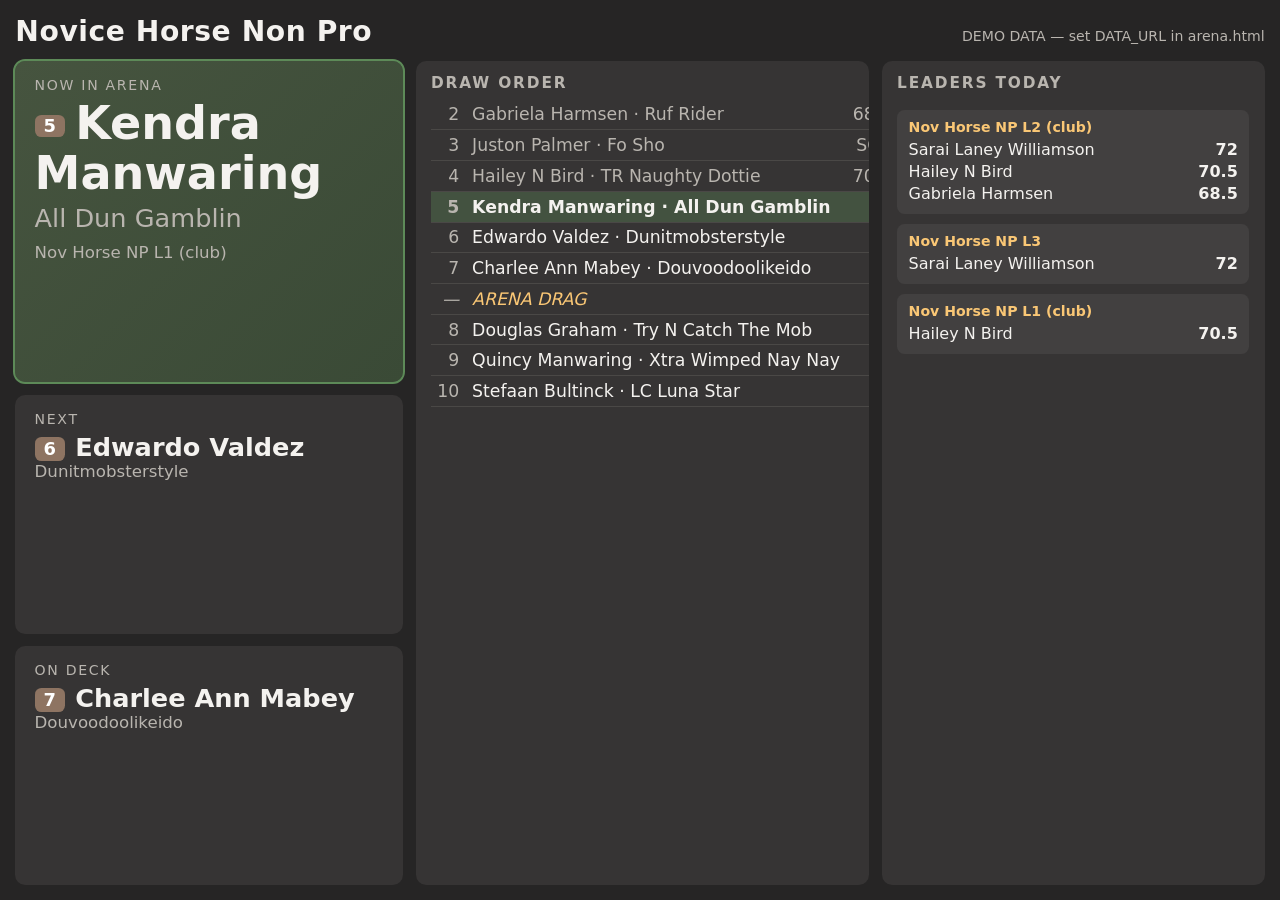
==== arena.html @ 7622472d "Incoming folder, Import tool for draw CSVs, class queueing v1" ====
<!DOCTYPE html>
<html lang="en">
<head>
<meta charset="UTF-8">
<meta name="viewport" content="width=device-width, initial-scale=1.0">
<title>IRHA Arena Display</title>
<style>
/* ============================================================
   Arena display — designed for a 1920x1080 TV / OBS browser
   source. Self-contained on purpose: one file, no dependencies,
   so OBS and the arena TV need exactly one URL.
   Fonts scale with the viewport (vw units) so it stays readable
   from the warm-up pen.
   ============================================================ */
* { box-sizing: border-box; margin: 0; padding: 0; }
:root {
  --bg: #262525;
  --panel: #363434;
  --panel-2: #424040;
  --text: #f4f2ef;
  --text-dim: #b9b5af;
  --accent: #8e7462;
  --gold: #FAC775;
  --now: #5d8a58;   /* current rider = green */
}
body {
  font-family: system-ui, -apple-system, "Segoe UI", Roboto, sans-serif;
  background: var(--bg);
  color: var(--text);
  height: 100vh;
  overflow: hidden;
  display: flex;
  flex-direction: column;
  padding: 1.2vw;
  gap: 1vw;
}

/* Top bar: group name + status */
.topbar { display: flex; justify-content: space-between; align-items: baseline; }
.group-name { font-size: 2.2vw; font-weight: 600; letter-spacing: .02em; }
.status { font-size: 1.1vw; color: var(--text-dim); }
.status.err { color: #e8a0a0; }

.main { display: flex; gap: 1vw; flex: 1; min-height: 0; }

/* Left column: NOW / NEXT / ON DECK cards */
.updown { display: flex; flex-direction: column; gap: 1vw; flex: 1.1; min-width: 0; }
.card { background: var(--panel); border-radius: .8vw; padding: 1.2vw 1.5vw; }
.card .label { font-size: 1.1vw; color: var(--text-dim); text-transform: uppercase; letter-spacing: .12em; margin-bottom: .4vw; }
.card.now { background: linear-gradient(135deg, #46543f, #3a4a36); outline: .18vw solid var(--now); flex: 1.4; }
.card.now .rider { font-size: 3.6vw; font-weight: 700; line-height: 1.1; }
.card.now .horse { font-size: 2vw; color: var(--text-dim); margin-top: .3vw; }
.card.now .meta { font-size: 1.3vw; color: var(--text-dim); margin-top: .8vw; }
.card.drag { background: linear-gradient(135deg, #54503f, #4a4636); outline: .18vw solid var(--gold); }
.card.drag .rider { font-size: 3vw; font-weight: 700; color: var(--gold); }
.card.small { flex: 1; }
.card.small .rider { font-size: 2vw; font-weight: 600; }
.card.small .horse { font-size: 1.3vw; color: var(--text-dim); }
.draw-num { display: inline-block; background: var(--accent); color: #fff; border-radius: .5vw; padding: .1vw .7vw; font-size: 1.4vw; font-weight: 700; margin-right: .8vw; vertical-align: middle; }

/* Middle column: draw list window */
.list { flex: 1.2; background: var(--panel); border-radius: .8vw; padding: 1vw 1.2vw; overflow: hidden; min-width: 0; }
.list h2, .leaders h2 { font-size: 1.2vw; color: var(--text-dim); text-transform: uppercase; letter-spacing: .12em; margin-bottom: .6vw; }
.list table { width: 100%; border-collapse: collapse; font-size: 1.35vw; }
.list td { padding: .38vw .5vw; border-bottom: 1px solid #4a4846; white-space: nowrap; overflow: hidden; text-overflow: ellipsis; }
.list tr.done { color: var(--text-dim); }
.list tr.cur { background: rgba(93, 138, 88, .35); font-weight: 700; }
.list tr.dragrow { color: var(--gold); font-style: italic; }
.list td.d { width: 3.2vw; text-align: right; color: var(--text-dim); }
.list td.s { width: 5vw; text-align: right; font-variant-numeric: tabular-nums; }

/* Right column: today's class leaders */
.leaders { flex: 1; background: var(--panel); border-radius: .8vw; padding: 1vw 1.2vw; overflow: hidden; display: flex; flex-direction: column; gap: .8vw; min-width: 0; }
.lead-box { background: var(--panel-2); border-radius: .6vw; padding: .7vw .9vw; }
.lead-box .cls { font-size: 1.1vw; color: var(--gold); font-weight: 600; margin-bottom: .3vw; }
.lead-box .row { display: flex; justify-content: space-between; font-size: 1.25vw; padding: .12vw 0; }
.lead-box .row .nm { overflow: hidden; text-overflow: ellipsis; white-space: nowrap; margin-right: 1vw; }
.lead-box .row .sc { font-variant-numeric: tabular-nums; font-weight: 600; }
.empty-note { color: var(--text-dim); font-size: 1.2vw; }
</style>
</head>
<body>
  <div class="topbar">
    <div class="group-name" id="groupName">IRHA Arena Display</div>
    <div class="status" id="status">loading…</div>
  </div>
  <div class="main">
    <div class="updown" id="cards"></div>
    <div class="list">
      <h2>Draw Order</h2>
      <table><tbody id="drawList"></tbody></table>
    </div>
    <div class="leaders" id="leaders"><h2>Leaders Today</h2></div>
  </div>

<script>
/* ================= CONFIGURATION ==================================
   DATA_URL: where the Draws tab lives.
   - Best: the Apps Script web app URL (…/exec) — updates in seconds.
   - Works: a published-to-web CSV URL — updates in minutes (cached).
   - Empty: DEMO MODE with sample data, for testing OBS/TV layout.
   ================================================================== */
const DATA_URL = '';
const POLL_SECONDS = 15;

/** Pretty names for the positional class codes ("column:code" from the
    importer). Unmapped tokens display as-is, so nothing breaks while
    the code vocabulary is still being learned. */
const CLASS_LABELS = {
  '1:NHN1': 'Nov Horse NP L1 (club)',
  '2:NHn2': 'Nov Horse NP L2 (club)',
  '3:L3': 'Nov Horse NP L3',
  '4:L1': 'Nov Horse NP L1',
  '5:L2': 'Nov Horse NP L2',
  '6:L3': 'Nov Horse NP L3 (nat)',
};

/* Demo data so the layout can be tested with no sheet connected */
const DEMO = [
  ['Group','Draw','Rider','Horse','Classes','Score','Note'],
  ['Novice Horse Non Pro','1','Sarai Laney Williamson','Shiner Voodoo Time','2:NHn2 3:L3','72',''],
  ['Novice Horse Non Pro','2','Gabriela Harmsen','Ruf Rider','2:NHn2','68.5',''],
  ['Novice Horse Non Pro','3','Juston Palmer','Fo Sho','1:NHN1','SC',''],
  ['Novice Horse Non Pro','4','Hailey N Bird','TR Naughty Dottie','1:NHN1 2:NHn2','70.5',''],
  ['Novice Horse Non Pro','5','Kendra Manwaring','All Dun Gamblin','1:NHN1','',''],
  ['Novice Horse Non Pro','6','Edwardo Valdez','Dunitmobsterstyle','1:NHN1','',''],
  ['Novice Horse Non Pro','7','Charlee Ann Mabey','Douvoodoolikeido','3:L3','',''],
  ['Novice Horse Non Pro','','','','','','DRAG'],
  ['Novice Horse Non Pro','8','Douglas Graham','Try N Catch The Mob','3:L3','',''],
  ['Novice Horse Non Pro','9','Quincy Manwaring','Xtra Wimped Nay Nay','1:NHN1','',''],
  ['Novice Horse Non Pro','10','Stefaan Bultinck','LC Luna Star','1:NHN1','',''],
];

/* ---- Minimal CSV parser (same logic as the dashboard's) -------------- */
function parseCsv(text) {
  const rows = []; let row = [], field = '', q = false;
  for (let i = 0; i < text.length; i++) {
    const c = text[i];
    if (q) { if (c === '"') { if (text[i+1] === '"') { field += '"'; i++; } else q = false; } else field += c; }
    else if (c === '"') q = true;
    else if (c === ',') { row.push(field); field = ''; }
    else if (c === '\n') { row.push(field); rows.push(row); row = []; field = ''; }
    else if (c !== '\r') field += c;
  }
  if (field !== '' || row.length) { row.push(field); rows.push(row); }
  return rows;
}

/* ---- Data model -------------------------------------------------------
   A row is DONE when its Score cell has anything in it (a number, or
   SC for a scratch). The CURRENT run is the first not-done row; if
   that row is a drag-break marker, the arena is being dragged. */
function toEntries(grid) {
  const header = grid[0].map(h => h.trim());
  const idx = n => header.indexOf(n);
  const gi = idx('Group'), di = idx('Draw'), ri = idx('Rider'),
        hi = idx('Horse'), ci = idx('Classes'), si = idx('Score'), ni = idx('Note');
  return grid.slice(1)
    .map(r => ({
      group: (r[gi] || '').trim(),
      draw: (r[di] || '').trim(),
      rider: (r[ri] || '').trim(),
      horse: (r[hi] || '').trim(),
      classes: (r[ci] || '').trim().split(/\s+/).filter(Boolean),
      score: (r[si] || '').trim(),
      note: (r[ni] || '').trim(),
    }))
    .filter(e => e.rider || /drag/i.test(e.note)); // keep entries + drag markers
}

const isDrag = e => /drag/i.test(e.note) && !e.rider;
const isDone = e => e.score !== '';
const numScore = e => { const n = parseFloat(e.score); return Number.isNaN(n) ? null : n; };

function render(entries) {
  const curIdx = entries.findIndex(e => !isDone(e) && (!isDrag(e) || true));
  // findIndex above: first row that is not done (drag rows are never "done",
  // so a pending drag naturally becomes the current item)
  const cur = curIdx === -1 ? null : entries[curIdx];
  const activeGroup = cur ? cur.group : (entries.length ? entries[entries.length - 1].group : '');
  document.getElementById('groupName').textContent = activeGroup || 'IRHA Arena Display';

  // ---- NOW / NEXT / ON DECK cards ----
  const upcoming = curIdx === -1 ? [] : entries.slice(curIdx).filter(e => !isDone(e)).slice(0, 3);
  const cards = document.getElementById('cards');
  cards.innerHTML = '';
  const labels = ['Now in Arena', 'Next', 'On Deck'];
  if (!upcoming.length) {
    cards.innerHTML = `<div class="card now"><div class="label">Group Complete</div>` +
      `<div class="rider">All runs scored</div></div>`;
  }
  upcoming.forEach((e, i) => {
    const cls = i === 0 ? (isDrag(e) ? 'card drag' : 'card now') : 'card small';
    const inner = isDrag(e)
      ? `<div class="label">${labels[i]}</div><div class="rider">ARENA DRAG</div>`
      : `<div class="label">${labels[i]}</div>` +
        `<div class="rider"><span class="draw-num">${e.draw}</span>${e.rider}</div>` +
        `<div class="horse">${e.horse}</div>` +
        (i === 0 ? `<div class="meta">${e.classes.map(t => CLASS_LABELS[t] || t).join(' · ')}</div>` : '');
    cards.innerHTML += `<div class="${cls}">${inner}</div>`;
  });

  // ---- Draw list: a window around the current run ----
  const groupRows = entries.filter(e => e.group === activeGroup);
  const gCur = groupRows.findIndex(e => !isDone(e));
  const start = Math.max(0, (gCur === -1 ? groupRows.length : gCur) - 3);
  const win = groupRows.slice(start, start + 14);
  document.getElementById('drawList').innerHTML = win.map(e => {
    if (isDrag(e)) return `<tr class="dragrow"><td class="d">—</td><td>ARENA DRAG</td><td class="s"></td></tr>`;
    const cls = e === groupRows[gCur] ? 'cur' : (isDone(e) ? 'done' : '');
    const sc = e.score === 'SC' ? 'SCR' : e.score;
    return `<tr class="${cls}"><td class="d">${e.draw}</td><td>${e.rider} · ${e.horse}</td><td class="s">${sc}</td></tr>`;
  }).join('');

  // ---- Leaders today: top 3 per class token in the active group ----
  const tokens = [...new Set(groupRows.flatMap(e => e.classes))];
  const leaders = document.getElementById('leaders');
  leaders.innerHTML = '<h2>Leaders Today</h2>';
  tokens.forEach(t => {
    const scored = groupRows
      .filter(e => e.classes.includes(t) && numScore(e) !== null && numScore(e) > 0)
      .sort((a, b) => numScore(b) - numScore(a))
      .slice(0, 3);
    if (!scored.length) return;
    leaders.innerHTML += `<div class="lead-box"><div class="cls">${CLASS_LABELS[t] || t}</div>` +
      scored.map(e => `<div class="row"><span class="nm">${e.rider}</span><span class="sc">${e.score}</span></div>`).join('') +
      `</div>`;
  });
  if (leaders.children.length === 1) {
    leaders.innerHTML += `<div class="empty-note">Leaders appear as scores are entered.</div>`;
  }
}

/* ---- Polling loop ------------------------------------------------------
   Fetch, render, repeat. On a failed fetch the display keeps showing the
   last good data and marks the status line — a flaky arena connection
   should never blank the screen. */
let lastGood = null;
async function tick() {
  const status = document.getElementById('status');
  try {
    let grid;
    if (!DATA_URL) {
      grid = DEMO;
      status.textContent = 'DEMO DATA — set DATA_URL in arena.html';
    } else {
      const resp = await fetch(DATA_URL, { cache: 'no-store' });
      if (!resp.ok) throw new Error('HTTP ' + resp.status);
      const text = await resp.text();
      // Apps Script returns JSON (starts with "["); published sheets return CSV
      grid = text.trimStart().startsWith('[') ? JSON.parse(text) : parseCsv(text);
      status.textContent = 'updated ' + new Date().toLocaleTimeString();
      status.classList.remove('err');
    }
    lastGood = grid;
    render(toEntries(grid));
  } catch (err) {
    status.textContent = 'connection lost — showing last data (' + err.message + ')';
    status.classList.add('err');
    if (lastGood) render(toEntries(lastGood));
  }
  setTimeout(tick, POLL_SECONDS * 1000);
}
tick();
</script>
</body>
</html>
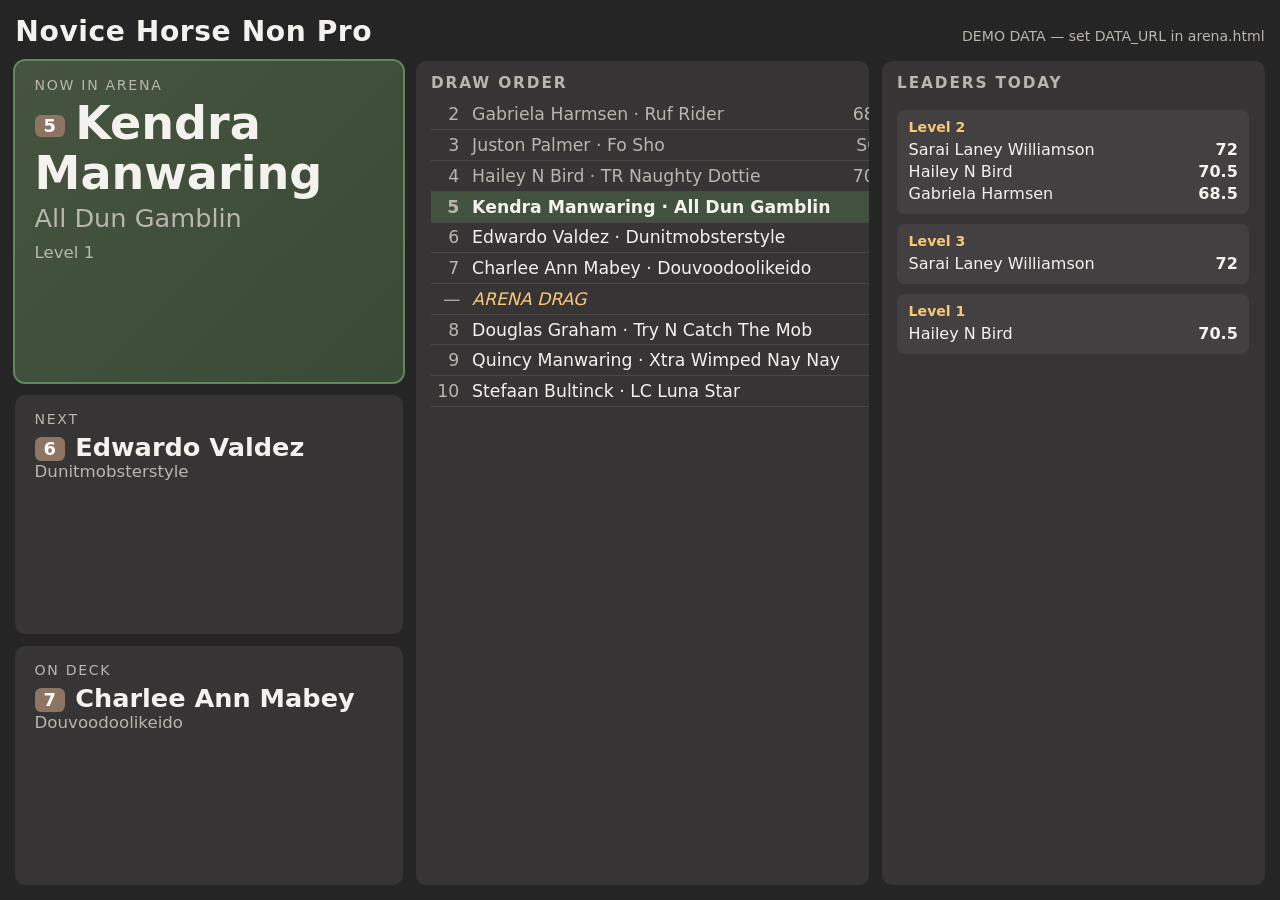
==== commit 3c9854f7: "Updated class identifiers to remove national level, combine club and national" ====
--- a/arena.html
+++ b/arena.html
@@ -103,22 +103,26 @@
 const DATA_URL = '';
 const POLL_SECONDS = 15;
 
-/** Pretty names for the positional class codes ("column:code" from the
-    importer). Unmapped tokens display as-is, so nothing breaks while
-    the code vocabulary is still being learned. */
-const CLASS_LABELS = {
-  '1:NHN1': 'Nov Horse NP L1 (club)',
-  '2:NHn2': 'Nov Horse NP L2 (club)',
-  '3:L3': 'Nov Horse NP L3',
-  '4:L1': 'Nov Horse NP L1',
-  '5:L2': 'Nov Horse NP L2',
-  '6:L3': 'Nov Horse NP L3 (nat)',
+/** Map positional class tokens ("column:code" from the importer) to the
+    LEVEL shown on the display. Club and national versions of the same
+    level map to the SAME label and merge into one leader box — what
+    matters arena-side is who leads L1, L2, Prime Time, etc. Unmapped
+    tokens display as-is (their own box), so nothing breaks while the
+    code vocabulary is still being learned. */
+const LEVEL_LABELS = {
+  '1:NHN1': 'Level 1',
+  '4:L1': 'Level 1',
+  '2:NHn2': 'Level 2',
+  '5:L2': 'Level 2',
+  '3:L3': 'Level 3',
+  '6:L3': 'Level 3',
 };
+const levelOf = t => LEVEL_LABELS[t] || t;
 
 /* Demo data so the layout can be tested with no sheet connected */
 const DEMO = [
   ['Group','Draw','Rider','Horse','Classes','Score','Note'],
-  ['Novice Horse Non Pro','1','Sarai Laney Williamson','Shiner Voodoo Time','2:NHn2 3:L3','72',''],
+  ['Novice Horse Non Pro','1','Sarai Laney Williamson','Shiner Voodoo Time','2:NHn2 5:L2 3:L3','72',''],
   ['Novice Horse Non Pro','2','Gabriela Harmsen','Ruf Rider','2:NHn2','68.5',''],
   ['Novice Horse Non Pro','3','Juston Palmer','Fo Sho','1:NHN1','SC',''],
   ['Novice Horse Non Pro','4','Hailey N Bird','TR Naughty Dottie','1:NHN1 2:NHn2','70.5',''],
@@ -196,7 +200,7 @@
       : `<div class="label">${labels[i]}</div>` +
         `<div class="rider"><span class="draw-num">${e.draw}</span>${e.rider}</div>` +
         `<div class="horse">${e.horse}</div>` +
-        (i === 0 ? `<div class="meta">${e.classes.map(t => CLASS_LABELS[t] || t).join(' · ')}</div>` : '');
+        (i === 0 ? `<div class="meta">${[...new Set(e.classes.map(levelOf))].join(' · ')}</div>` : '');
     cards.innerHTML += `<div class="${cls}">${inner}</div>`;
   });
 
@@ -212,17 +216,23 @@
     return `<tr class="${cls}"><td class="d">${e.draw}</td><td>${e.rider} · ${e.horse}</td><td class="s">${sc}</td></tr>`;
   }).join('');
 
-  // ---- Leaders today: top 3 per class token in the active group ----
-  const tokens = [...new Set(groupRows.flatMap(e => e.classes))];
+  // ---- Leaders today: top 3 per LEVEL in the active group ----
+  // Tokens are folded into level buckets first (club + national merge);
+  // a run tagged with two tokens of the same level counts once.
+  const lvls = [];
+  groupRows.forEach(e => e.classes.forEach(t => {
+    const l = levelOf(t);
+    if (!lvls.includes(l)) lvls.push(l);
+  }));
   const leaders = document.getElementById('leaders');
   leaders.innerHTML = '<h2>Leaders Today</h2>';
-  tokens.forEach(t => {
+  lvls.forEach(l => {
     const scored = groupRows
-      .filter(e => e.classes.includes(t) && numScore(e) !== null && numScore(e) > 0)
+      .filter(e => e.classes.some(t => levelOf(t) === l) && numScore(e) !== null && numScore(e) > 0)
       .sort((a, b) => numScore(b) - numScore(a))
       .slice(0, 3);
     if (!scored.length) return;
-    leaders.innerHTML += `<div class="lead-box"><div class="cls">${CLASS_LABELS[t] || t}</div>` +
+    leaders.innerHTML += `<div class="lead-box"><div class="cls">${l}</div>` +
       scored.map(e => `<div class="row"><span class="nm">${e.rider}</span><span class="sc">${e.score}</span></div>`).join('') +
       `</div>`;
   });
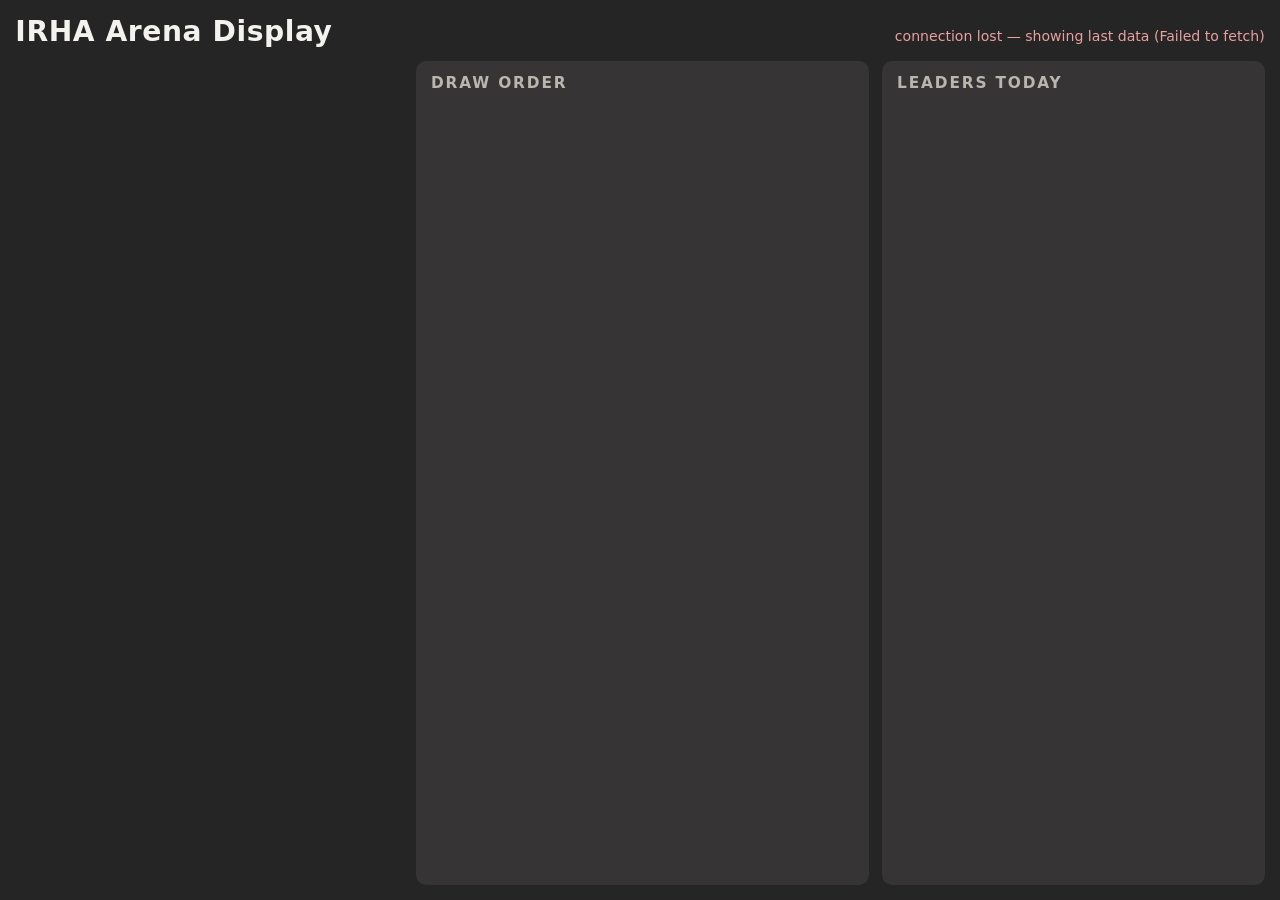
==== commit 39d83be2: "Narrowed appscripts permissions" ====
--- a/arena.html
+++ b/arena.html
@@ -100,7 +100,7 @@
    - Works: a published-to-web CSV URL — updates in minutes (cached).
    - Empty: DEMO MODE with sample data, for testing OBS/TV layout.
    ================================================================== */
-const DATA_URL = '';
+const DATA_URL = 'https://script.google.com/macros/s/AKfycbw2QJ_NOzHqAWXpS6edKpYKG1KIYdQz3Xao8dqhmTDsANiTHUYELqhG9zewKR3svyqhsA/exec';
 const POLL_SECONDS = 15;
 
 /** Map positional class tokens ("column:code" from the importer) to the
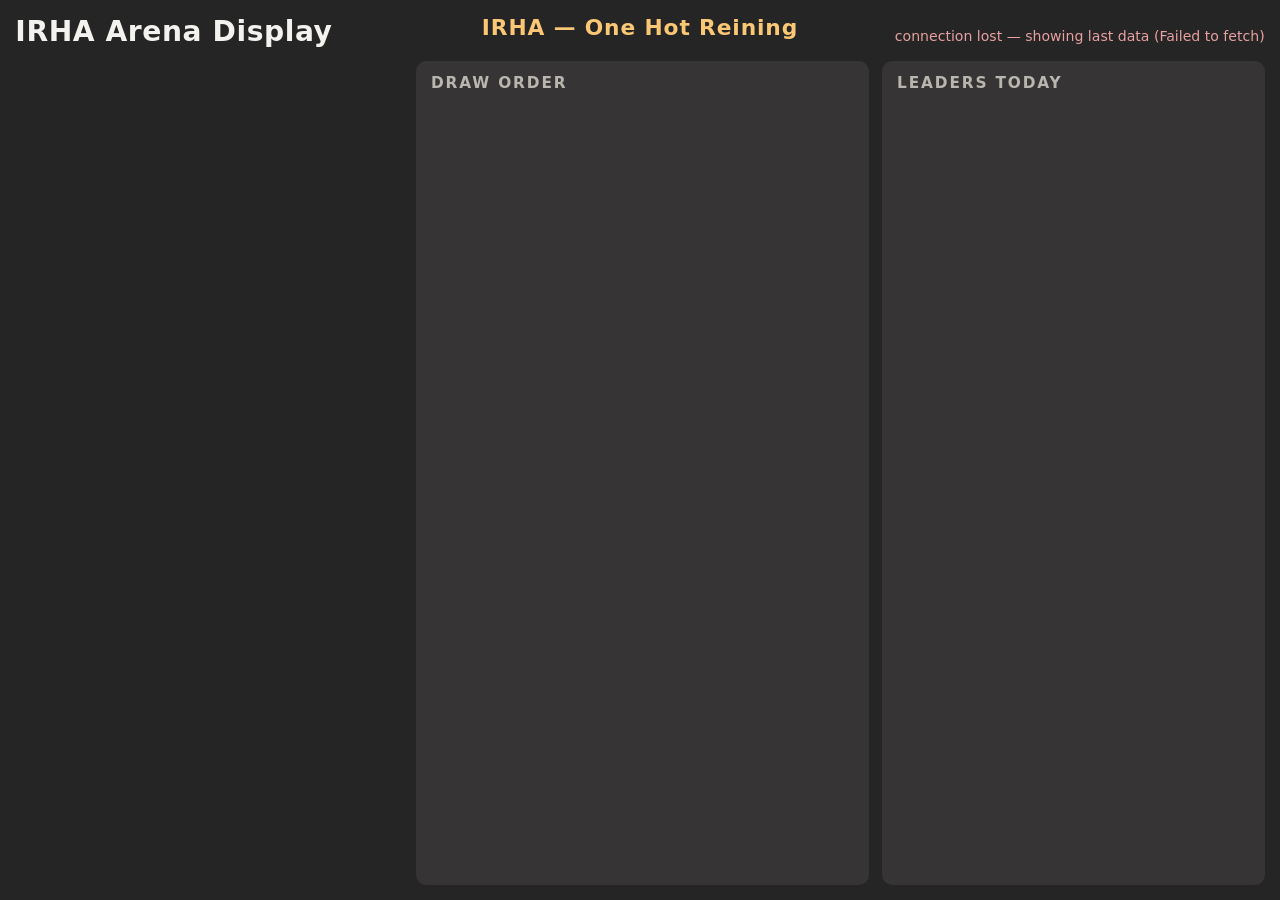
==== commit abefbb27: "Class name mapper, Overlay support with new tab and formulas, draw CSV transfer reporting, Also incl" ====
--- a/arena.html
+++ b/arena.html
@@ -36,7 +36,12 @@
 }
 
 /* Top bar: group name + status */
-.topbar { display: flex; justify-content: space-between; align-items: baseline; }
+.topbar { display: flex; justify-content: space-between; align-items: baseline; position: relative; }
+.show-title {
+  position: absolute; left: 50%; transform: translateX(-50%);
+  font-size: 1.7vw; font-weight: 600; color: var(--gold); letter-spacing: .04em;
+  white-space: nowrap;
+}
 .group-name { font-size: 2.2vw; font-weight: 600; letter-spacing: .02em; }
 .status { font-size: 1.1vw; color: var(--text-dim); }
 .status.err { color: #e8a0a0; }
@@ -82,6 +87,7 @@
 <body>
   <div class="topbar">
     <div class="group-name" id="groupName">IRHA Arena Display</div>
+    <div class="show-title" id="showTitle"></div>
     <div class="status" id="status">loading…</div>
   </div>
   <div class="main">
@@ -103,6 +109,9 @@
 const DATA_URL = 'https://script.google.com/macros/s/AKfycbw2QJ_NOzHqAWXpS6edKpYKG1KIYdQz3Xao8dqhmTDsANiTHUYELqhG9zewKR3svyqhsA/exec';
 const POLL_SECONDS = 15;
 
+/** Shown centered in the top bar — edit once per show. */
+const SHOW_TITLE = 'IRHA — One Hot Reining';
+
 /** Map positional class tokens ("column:code" from the importer) to the
     LEVEL shown on the display. Club and national versions of the same
     level map to the SAME label and merge into one leader box — what
@@ -110,12 +119,18 @@
     tokens display as-is (their own box), so nothing breaks while the
     code vocabulary is still being learned. */
 const LEVEL_LABELS = {
+  // Nov Hrs NP group (confirmed from June data)
   '1:NHN1': 'Level 1',
   '4:L1': 'Level 1',
   '2:NHn2': 'Level 2',
   '5:L2': 'Level 2',
   '3:L3': 'Level 3',
   '6:L3': 'Level 3',
+  // Green Reiner group: GR = IRHA Green as Grass; G1/G2 = national
+  // Green Reiner levels (shown at the arena, not tracked by the club)
+  '1:GR': 'Green as Grass',
+  '2:G1': 'Green Reiner 1',
+  '3:G2': 'Green Reiner 2',
 };
 const levelOf = t => LEVEL_LABELS[t] || t;
 
@@ -173,7 +188,20 @@
 }
 
 const isDrag = e => /drag/i.test(e.note) && !e.rider;
-const isDone = e => e.score !== '';
+
+/** Drag rows never receive scores, so their completion is INFERRED:
+    a drag is over the moment any LATER row has a score — the arena
+    can't have been mid-drag while a rider behind it was being scored.
+    A pending drag (nothing scored after it yet) is the current item
+    and shows as ARENA DRAG. */
+function markDoneDrags(entries) {
+  let lastScored = -1;
+  entries.forEach((e, i) => { if (e.score !== '') lastScored = i; });
+  entries.forEach((e, i) => { e.dragDone = isDrag(e) && i < lastScored; });
+  return entries;
+}
+
+const isDone = e => e.score !== '' || e.dragDone === true;
 const numScore = e => { const n = parseFloat(e.score); return Number.isNaN(n) ? null : n; };
 
 function render(entries) {
@@ -204,11 +232,13 @@
     cards.innerHTML += `<div class="${cls}">${inner}</div>`;
   });
 
-  // ---- Draw list: a window around the current run ----
+  // ---- Draw list: exactly 2 completed rows for context, then the
+  // current run and as many upcoming rows (and drags) as fit — the
+  // container clips the bottom, so the future gets the space ----
   const groupRows = entries.filter(e => e.group === activeGroup);
   const gCur = groupRows.findIndex(e => !isDone(e));
-  const start = Math.max(0, (gCur === -1 ? groupRows.length : gCur) - 3);
-  const win = groupRows.slice(start, start + 14);
+  const start = Math.max(0, (gCur === -1 ? groupRows.length : gCur) - 2);
+  const win = groupRows.slice(start, start + 24);
   document.getElementById('drawList').innerHTML = win.map(e => {
     if (isDrag(e)) return `<tr class="dragrow"><td class="d">—</td><td>ARENA DRAG</td><td class="s"></td></tr>`;
     const cls = e === groupRows[gCur] ? 'cur' : (isDone(e) ? 'done' : '');
@@ -224,16 +254,23 @@
     const l = levelOf(t);
     if (!lvls.includes(l)) lvls.push(l);
   }));
+  // Adaptive density: font size stays constant (readability from a
+  // distance beats completeness), so with many level boxes each box
+  // shows fewer riders — every level's LEADER always fits on screen.
+  const boxes = lvls.map(l => ({
+    l,
+    scored: groupRows
+      .filter(e => e.classes.some(t => levelOf(t) === l) && numScore(e) !== null && numScore(e) > 0)
+      .sort((a, b) => numScore(b) - numScore(a)),
+  })).filter(b => b.scored.length);
+  const rowsPer = boxes.length <= 4 ? 3 : (boxes.length <= 6 ? 2 : 1);
+
   const leaders = document.getElementById('leaders');
   leaders.innerHTML = '<h2>Leaders Today</h2>';
-  lvls.forEach(l => {
-    const scored = groupRows
-      .filter(e => e.classes.some(t => levelOf(t) === l) && numScore(e) !== null && numScore(e) > 0)
-      .sort((a, b) => numScore(b) - numScore(a))
-      .slice(0, 3);
-    if (!scored.length) return;
-    leaders.innerHTML += `<div class="lead-box"><div class="cls">${l}</div>` +
-      scored.map(e => `<div class="row"><span class="nm">${e.rider}</span><span class="sc">${e.score}</span></div>`).join('') +
+  boxes.forEach(b => {
+    leaders.innerHTML += `<div class="lead-box"><div class="cls">${b.l}</div>` +
+      b.scored.slice(0, rowsPer).map(e =>
+        `<div class="row"><span class="nm">${e.rider}</span><span class="sc">${e.score}</span></div>`).join('') +
       `</div>`;
   });
   if (leaders.children.length === 1) {
@@ -245,6 +282,8 @@
    Fetch, render, repeat. On a failed fetch the display keeps showing the
    last good data and marks the status line — a flaky arena connection
    should never blank the screen. */
+document.getElementById('showTitle').textContent = SHOW_TITLE;
+
 let lastGood = null;
 async function tick() {
   const status = document.getElementById('status');
@@ -263,11 +302,11 @@
       status.classList.remove('err');
     }
     lastGood = grid;
-    render(toEntries(grid));
+    render(markDoneDrags(toEntries(grid)));
   } catch (err) {
     status.textContent = 'connection lost — showing last data (' + err.message + ')';
     status.classList.add('err');
-    if (lastGood) render(toEntries(lastGood));
+    if (lastGood) render(markDoneDrags(toEntries(lastGood)));
   }
   setTimeout(tick, POLL_SECONDS * 1000);
 }
